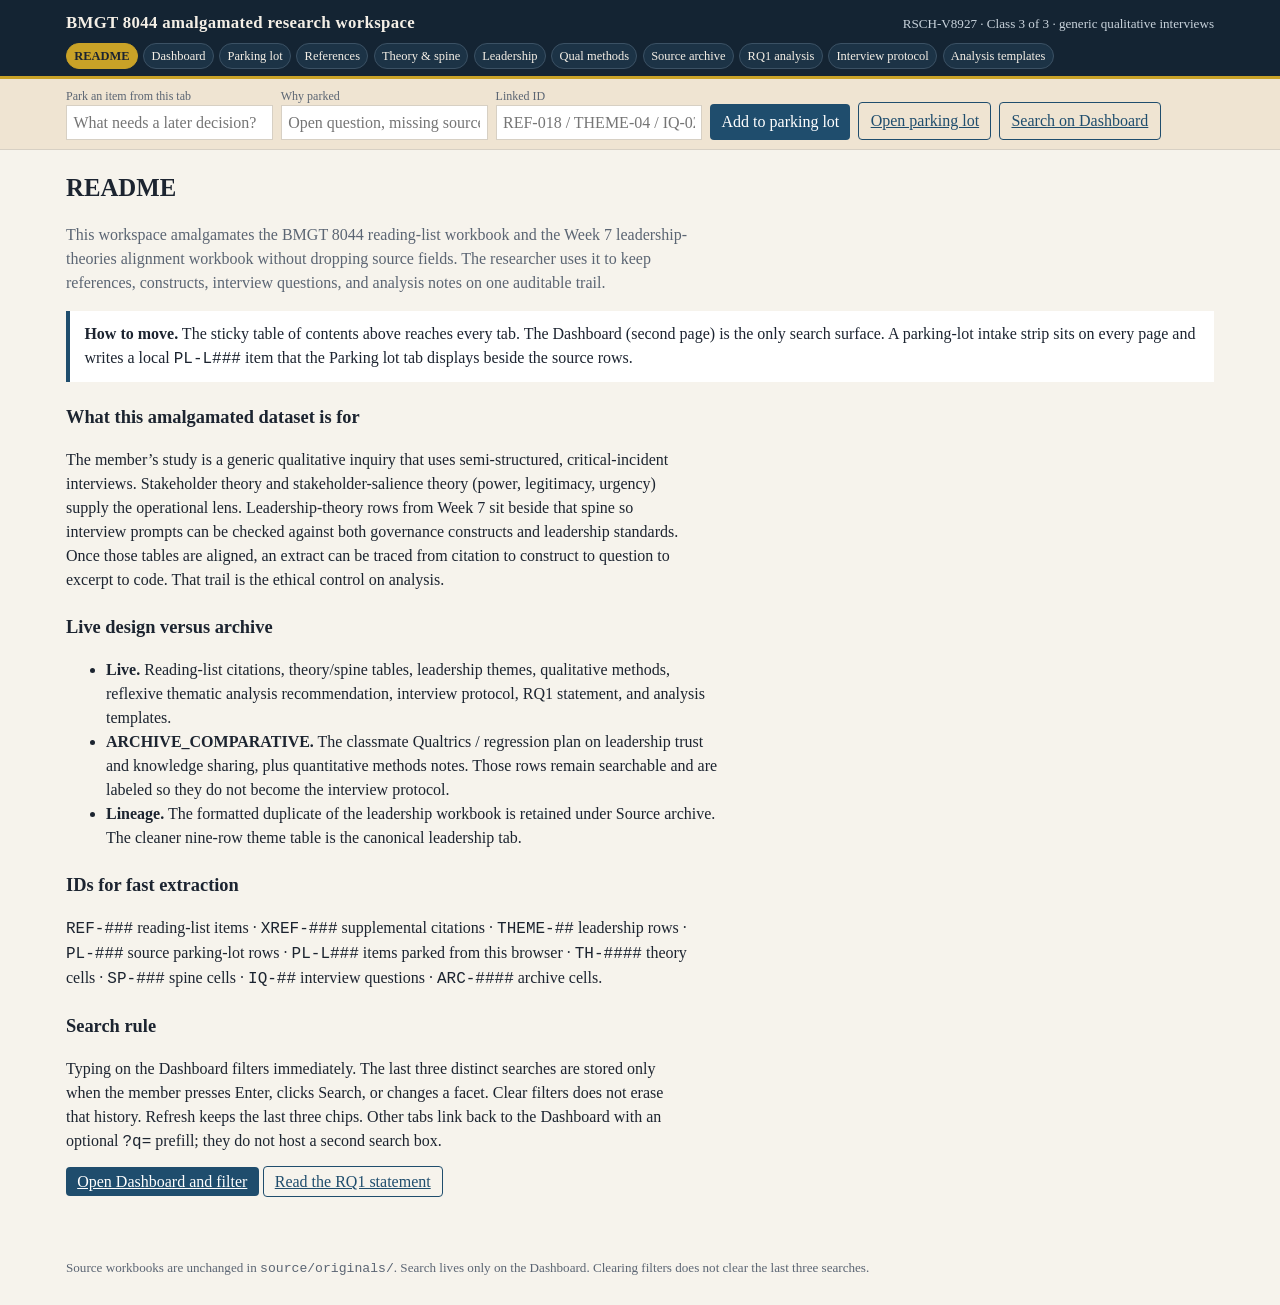
==== workspace-app/index.html @ d7fabe86 "Add amalgamated BMGT 8044 research workspace with dashboard search Preserve the reading-list and lea" ====
<!DOCTYPE html>
<html lang="en">
<head>
  <meta charset="utf-8">
  <meta name="viewport" content="width=device-width, initial-scale=1">
  <title>README · BMGT 8044 research workspace</title>
  <link rel="stylesheet" href="css/app.css">
</head>
<body data-page="00_README">
<main class="prose">
  <h2>README</h2>
  <p class="lede">This workspace amalgamates the BMGT 8044 reading-list workbook and the Week 7 leadership-theories alignment workbook without dropping source fields. The researcher uses it to keep references, constructs, interview questions, and analysis notes on one auditable trail.</p>

  <div class="callout">
    <strong>How to move.</strong> The sticky table of contents above reaches every tab. The Dashboard (second page) is the only search surface. A parking-lot intake strip sits on every page and writes a local <code>PL-L###</code> item that the Parking lot tab displays beside the source rows.
  </div>

  <h3>What this amalgamated dataset is for</h3>
  <p>The member’s study is a generic qualitative inquiry that uses semi-structured, critical-incident interviews. Stakeholder theory and stakeholder-salience theory (power, legitimacy, urgency) supply the operational lens. Leadership-theory rows from Week 7 sit beside that spine so interview prompts can be checked against both governance constructs and leadership standards. Once those tables are aligned, an extract can be traced from citation to construct to question to excerpt to code. That trail is the ethical control on analysis.</p>

  <h3>Live design versus archive</h3>
  <ul>
    <li><strong>Live.</strong> Reading-list citations, theory/spine tables, leadership themes, qualitative methods, reflexive thematic analysis recommendation, interview protocol, RQ1 statement, and analysis templates.</li>
    <li><strong>ARCHIVE_COMPARATIVE.</strong> The classmate Qualtrics / regression plan on leadership trust and knowledge sharing, plus quantitative methods notes. Those rows remain searchable and are labeled so they do not become the interview protocol.</li>
    <li><strong>Lineage.</strong> The formatted duplicate of the leadership workbook is retained under Source archive. The cleaner nine-row theme table is the canonical leadership tab.</li>
  </ul>

  <h3>IDs for fast extraction</h3>
  <p><code>REF-###</code> reading-list items · <code>XREF-###</code> supplemental citations · <code>THEME-##</code> leadership rows · <code>PL-###</code> source parking-lot rows · <code>PL-L###</code> items parked from this browser · <code>TH-####</code> theory cells · <code>SP-###</code> spine cells · <code>IQ-##</code> interview questions · <code>ARC-####</code> archive cells.</p>

  <h3>Search rule</h3>
  <p>Typing on the Dashboard filters immediately. The last three distinct searches are stored only when the member presses Enter, clicks Search, or changes a facet. Clear filters does not erase that history. Refresh keeps the last three chips. Other tabs link back to the Dashboard with an optional <code>?q=</code> prefill; they do not host a second search box.</p>

  <p><a class="btn" href="dashboard.html">Open Dashboard and filter</a>
     <a class="btn secondary" href="rq1.html">Read the RQ1 statement</a></p>
</main>
<script type="module" src="js/nav.js"></script>
</body>
</html>
---- workspace-app/css/app.css ----
:root {
  --ink: #1c2430;
  --muted: #5b6573;
  --paper: #f6f3ec;
  --card: #fffdf8;
  --line: #d7d0c4;
  --accent: #1f4d6d;
  --accent-2: #8a4b1f;
  --open: #8a3d12;
  --ok: #215c3a;
  --chip: #e8eef3;
  --focus: #c9a227;
  --max: 1180px;
  --nav: 52px;
}

* { box-sizing: border-box; }
html { scroll-behavior: smooth; }
body {
  margin: 0;
  font: 16px/1.5 "Iowan Old Style", "Palatino Linotype", Palatino, Georgia, serif;
  color: var(--ink);
  background: var(--paper);
}

a { color: var(--accent); }
a:hover { color: var(--accent-2); }

.site-header {
  position: sticky;
  top: 0;
  z-index: 20;
  background: #142433;
  color: #f4efe6;
  border-bottom: 3px solid var(--focus);
}
.site-header .inner {
  max-width: var(--max);
  margin: 0 auto;
  padding: 0.65rem 1rem 0.4rem;
}
.brand {
  display: flex;
  justify-content: space-between;
  gap: 1rem;
  align-items: baseline;
  flex-wrap: wrap;
}
.brand h1 {
  margin: 0;
  font-size: 1.05rem;
  letter-spacing: 0.02em;
}
.brand .meta { color: #c9d3dc; font-size: 0.82rem; }

.toc {
  display: flex;
  flex-wrap: wrap;
  gap: 0.35rem;
  margin-top: 0.45rem;
}
.toc a {
  color: #f4efe6;
  text-decoration: none;
  font-size: 0.78rem;
  border: 1px solid #3b5164;
  padding: 0.18rem 0.45rem;
  border-radius: 999px;
  background: #1c3346;
}
.toc a[aria-current="page"] {
  background: var(--focus);
  color: #1c2430;
  border-color: var(--focus);
  font-weight: 700;
}

.pl-strip {
  background: #efe4d2;
  border-bottom: 1px solid var(--line);
}
.pl-strip .inner {
  max-width: var(--max);
  margin: 0 auto;
  padding: 0.55rem 1rem;
  display: flex;
  flex-wrap: wrap;
  gap: 0.5rem;
  align-items: end;
}
.pl-strip label { font-size: 0.75rem; color: var(--muted); display: block; }
.pl-strip input, .pl-strip select, .filter-panel input, .filter-panel select, textarea, button {
  font: inherit;
}
.pl-strip input, .pl-strip select {
  padding: 0.28rem 0.4rem;
  border: 1px solid var(--line);
  background: #fff;
  min-width: 10rem;
}
button, .btn {
  background: var(--accent);
  color: #fff;
  border: 0;
  padding: 0.38rem 0.7rem;
  cursor: pointer;
  border-radius: 4px;
}
button.secondary, .btn.secondary {
  background: transparent;
  color: var(--accent);
  border: 1px solid var(--accent);
}
button:focus, input:focus, select:focus, textarea:focus, a:focus {
  outline: 2px solid var(--focus);
  outline-offset: 2px;
}

main {
  max-width: var(--max);
  margin: 0 auto;
  padding: 1.2rem 1rem 3rem;
}
h2 { margin: 0 0 0.4rem; font-size: 1.55rem; }
h3 { margin: 1.4rem 0 0.45rem; font-size: 1.15rem; }
.lede { color: var(--muted); max-width: 70ch; }

.cards {
  display: grid;
  grid-template-columns: repeat(auto-fit, minmax(150px, 1fr));
  gap: 0.7rem;
  margin: 1rem 0 1.2rem;
}
.card {
  background: var(--card);
  border: 1px solid var(--line);
  padding: 0.75rem 0.8rem;
  border-radius: 6px;
}
.card .n { font-size: 1.6rem; font-weight: 700; color: var(--accent); display: block; }
.card .l { font-size: 0.8rem; color: var(--muted); }

.filter-panel {
  background: var(--card);
  border: 1px solid var(--line);
  padding: 0.9rem;
  border-radius: 8px;
}
.filter-row {
  display: grid;
  grid-template-columns: 1.6fr repeat(4, minmax(0, 1fr));
  gap: 0.5rem;
}
.filter-row input, .filter-row select {
  width: 100%;
  padding: 0.45rem 0.5rem;
  border: 1px solid var(--line);
  background: #fff;
}
.filter-actions {
  display: flex;
  flex-wrap: wrap;
  gap: 0.5rem;
  align-items: center;
  margin-top: 0.65rem;
}
.chips { display: flex; flex-wrap: wrap; gap: 0.4rem; min-height: 2rem; }
.chip {
  border: 1px solid var(--accent);
  background: var(--chip);
  color: var(--ink);
  border-radius: 999px;
  padding: 0.2rem 0.65rem;
  font-size: 0.82rem;
  cursor: pointer;
}
.chip time { color: var(--muted); font-size: 0.72rem; margin-left: 0.3rem; }
.empty-chips { color: var(--muted); font-size: 0.85rem; }

.results-meta { margin: 0.7rem 0 0.35rem; color: var(--muted); font-size: 0.9rem; }
table {
  width: 100%;
  border-collapse: collapse;
  background: var(--card);
  font-size: 0.92rem;
}
th, td {
  border-bottom: 1px solid var(--line);
  text-align: left;
  vertical-align: top;
  padding: 0.45rem 0.5rem;
}
th { background: #ebe4d6; font-size: 0.78rem; text-transform: uppercase; letter-spacing: 0.03em; }
tr:hover td { background: #f3eee4; }
.badge {
  display: inline-block;
  font-size: 0.72rem;
  padding: 0.08rem 0.4rem;
  border-radius: 999px;
  background: #e6edf2;
}
.badge.open, .badge.unaligned { background: #f3d7c6; color: var(--open); }
.badge.resolved, .badge.aligned { background: #d7eadc; color: var(--ok); }
.badge.archive { background: #eee6c8; }

.note, .callout {
  background: #fff;
  border-left: 4px solid var(--accent);
  padding: 0.7rem 0.9rem;
  margin: 1rem 0;
}
.callout.warn { border-left-color: var(--accent-2); background: #fff7ee; }
.callout.ok { border-left-color: var(--ok); }

.prose p { max-width: 78ch; }
.prose li { max-width: 78ch; }

.templates textarea {
  width: 100%;
  min-height: 4.2rem;
  border: 1px dashed var(--line);
  padding: 0.4rem;
  background: #fffef9;
}

footer {
  max-width: var(--max);
  margin: 0 auto;
  padding: 0 1rem 2rem;
  color: var(--muted);
  font-size: 0.82rem;
}

@media (max-width: 900px) {
  .filter-row { grid-template-columns: 1fr 1fr; }
}
@media (max-width: 640px) {
  .filter-row { grid-template-columns: 1fr; }
  table { display: block; overflow-x: auto; }
}
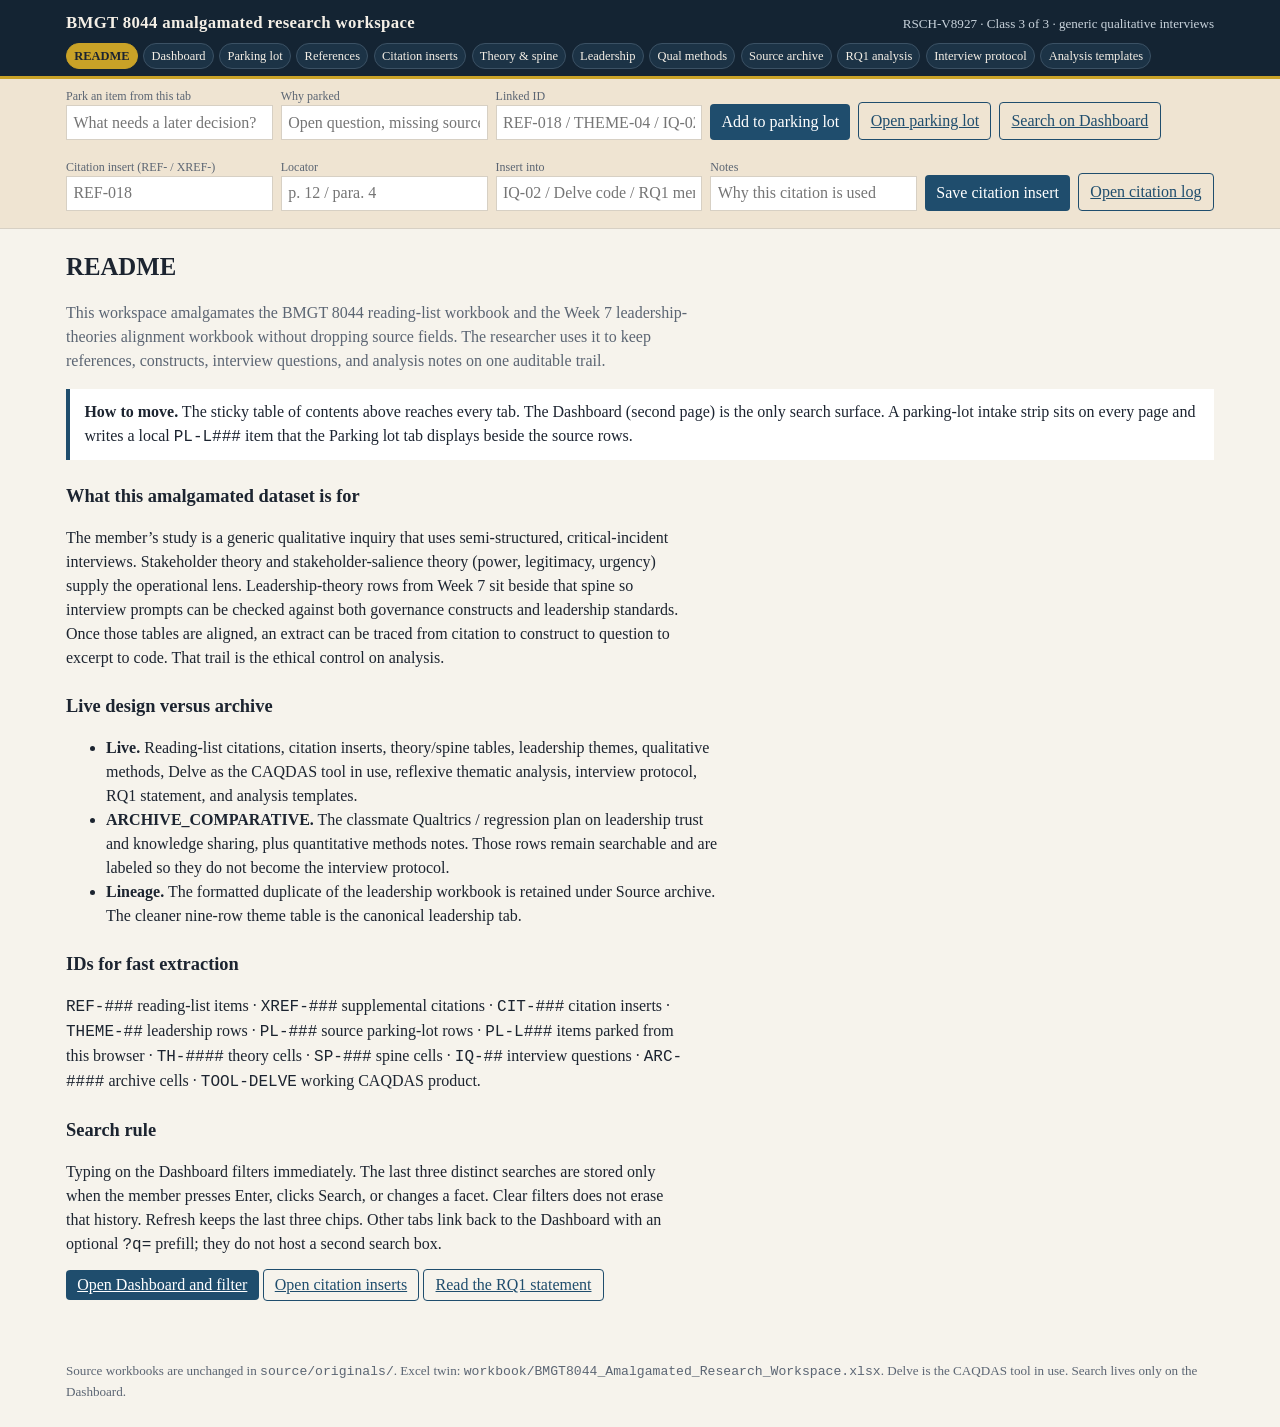
==== commit 74ab2b4a: "Add Delve as the working CAQDAS tool and citation insert fields Name Delve as the product in use and" ====
--- a/workspace-app/index.html
+++ b/workspace-app/index.html
@@ -20,18 +20,19 @@
 
   <h3>Live design versus archive</h3>
   <ul>
-    <li><strong>Live.</strong> Reading-list citations, theory/spine tables, leadership themes, qualitative methods, reflexive thematic analysis recommendation, interview protocol, RQ1 statement, and analysis templates.</li>
+    <li><strong>Live.</strong> Reading-list citations, citation inserts, theory/spine tables, leadership themes, qualitative methods, Delve as the CAQDAS tool in use, reflexive thematic analysis, interview protocol, RQ1 statement, and analysis templates.</li>
     <li><strong>ARCHIVE_COMPARATIVE.</strong> The classmate Qualtrics / regression plan on leadership trust and knowledge sharing, plus quantitative methods notes. Those rows remain searchable and are labeled so they do not become the interview protocol.</li>
     <li><strong>Lineage.</strong> The formatted duplicate of the leadership workbook is retained under Source archive. The cleaner nine-row theme table is the canonical leadership tab.</li>
   </ul>
 
   <h3>IDs for fast extraction</h3>
-  <p><code>REF-###</code> reading-list items · <code>XREF-###</code> supplemental citations · <code>THEME-##</code> leadership rows · <code>PL-###</code> source parking-lot rows · <code>PL-L###</code> items parked from this browser · <code>TH-####</code> theory cells · <code>SP-###</code> spine cells · <code>IQ-##</code> interview questions · <code>ARC-####</code> archive cells.</p>
+  <p><code>REF-###</code> reading-list items · <code>XREF-###</code> supplemental citations · <code>CIT-###</code> citation inserts · <code>THEME-##</code> leadership rows · <code>PL-###</code> source parking-lot rows · <code>PL-L###</code> items parked from this browser · <code>TH-####</code> theory cells · <code>SP-###</code> spine cells · <code>IQ-##</code> interview questions · <code>ARC-####</code> archive cells · <code>TOOL-DELVE</code> working CAQDAS product.</p>
 
   <h3>Search rule</h3>
   <p>Typing on the Dashboard filters immediately. The last three distinct searches are stored only when the member presses Enter, clicks Search, or changes a facet. Clear filters does not erase that history. Refresh keeps the last three chips. Other tabs link back to the Dashboard with an optional <code>?q=</code> prefill; they do not host a second search box.</p>
 
   <p><a class="btn" href="dashboard.html">Open Dashboard and filter</a>
+     <a class="btn secondary" href="citations.html">Open citation inserts</a>
      <a class="btn secondary" href="rq1.html">Read the RQ1 statement</a></p>
 </main>
 <script type="module" src="js/nav.js"></script>
--- a/workspace-app/css/app.css
+++ b/workspace-app/css/app.css
@@ -215,13 +215,14 @@
 .prose p { max-width: 78ch; }
 .prose li { max-width: 78ch; }
 
-.templates textarea {
+.templates textarea, textarea.cite-out {
   width: 100%;
   min-height: 4.2rem;
   border: 1px dashed var(--line);
   padding: 0.4rem;
   background: #fffef9;
 }
+textarea.cite-out { min-height: 3.2rem; }
 
 footer {
   max-width: var(--max);
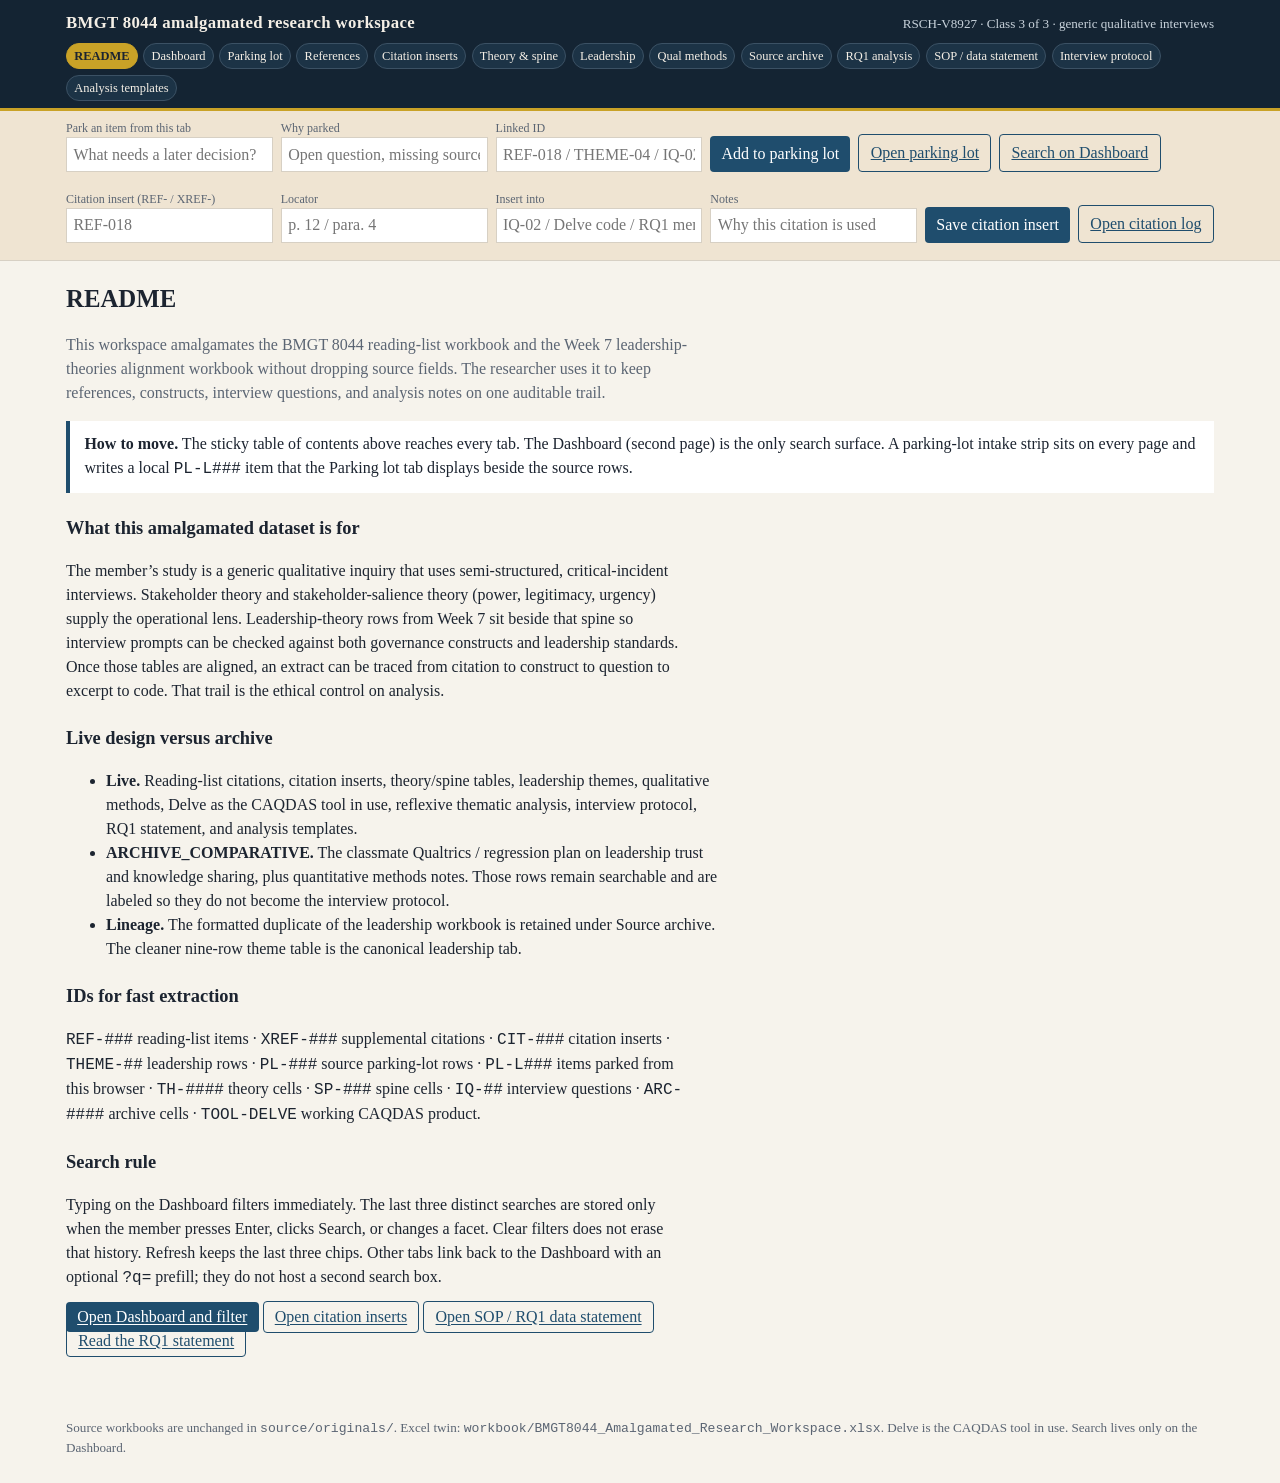
==== commit 245da3dc: "Add RQ1 SOP, APA 7 data statement, and key-wording abstract Give a plain-language 12-step procedure," ====
--- a/workspace-app/index.html
+++ b/workspace-app/index.html
@@ -33,6 +33,7 @@
 
   <p><a class="btn" href="dashboard.html">Open Dashboard and filter</a>
      <a class="btn secondary" href="citations.html">Open citation inserts</a>
+     <a class="btn secondary" href="sop.html">Open SOP / RQ1 data statement</a>
      <a class="btn secondary" href="rq1.html">Read the RQ1 statement</a></p>
 </main>
 <script type="module" src="js/nav.js"></script>
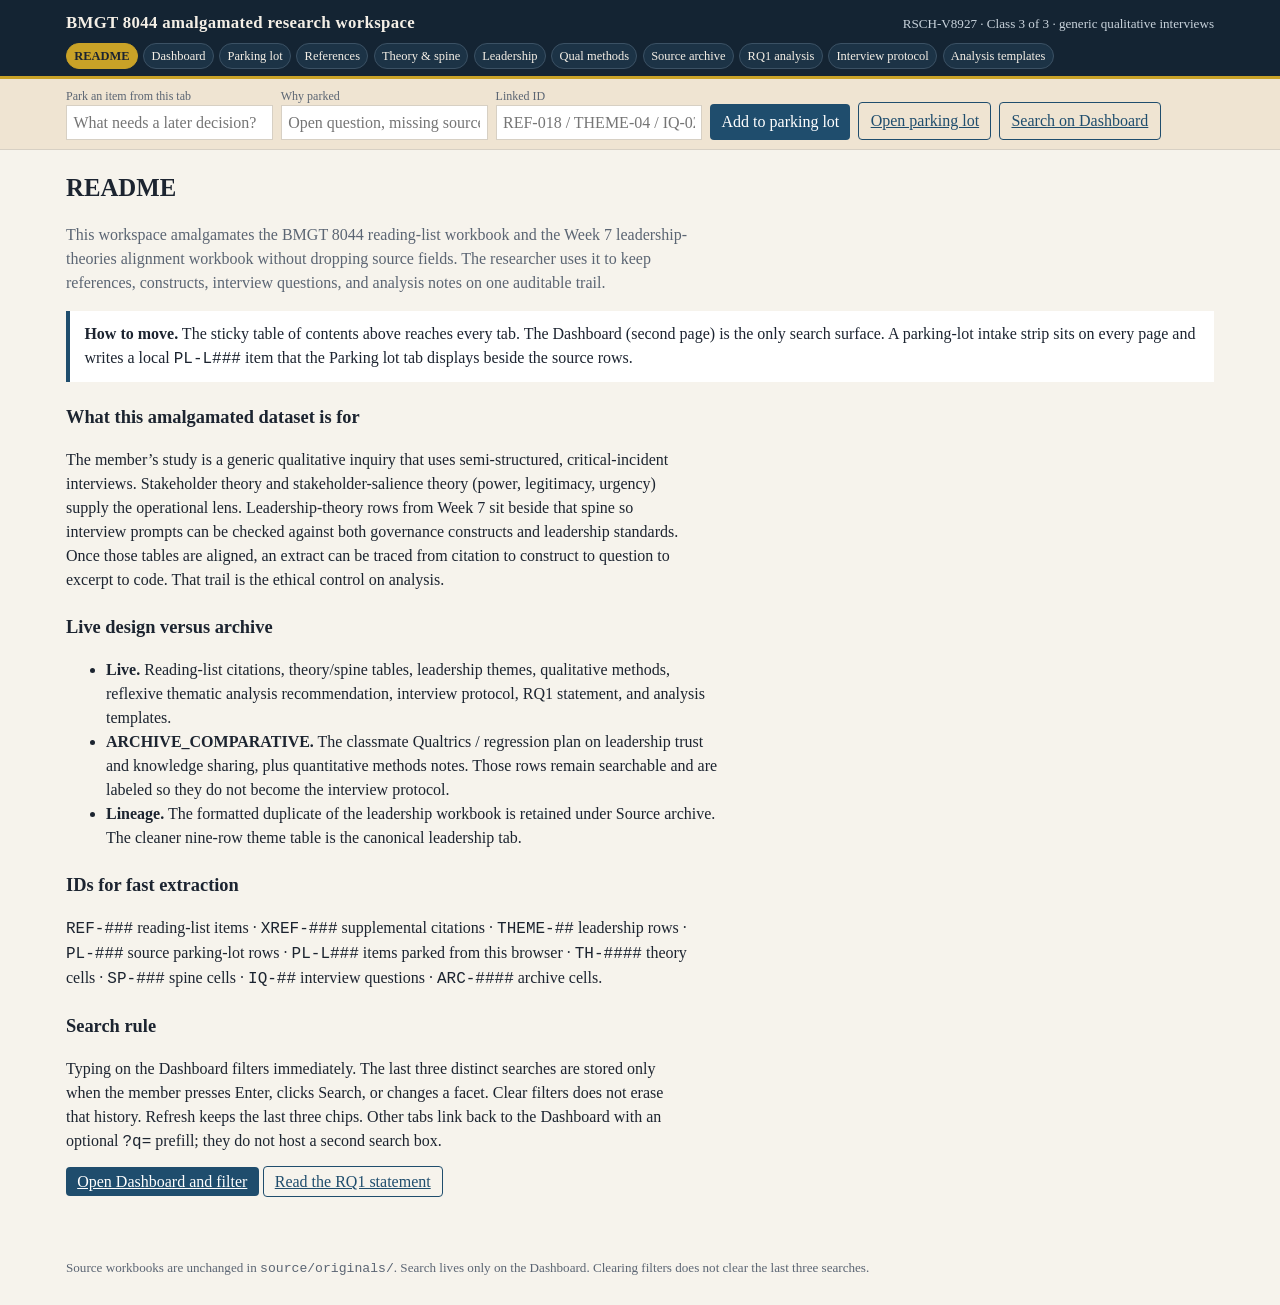
==== commit 20b787e8: "Merge origin/BMGT-8044_ into interview-guide branch; resolve README/docs conflicts. Union README poi" ====
--- a/workspace-app/index.html
+++ b/workspace-app/index.html
@@ -20,20 +20,18 @@
 
   <h3>Live design versus archive</h3>
   <ul>
-    <li><strong>Live.</strong> Reading-list citations, citation inserts, theory/spine tables, leadership themes, qualitative methods, Delve as the CAQDAS tool in use, reflexive thematic analysis, interview protocol, RQ1 statement, and analysis templates.</li>
+    <li><strong>Live.</strong> Reading-list citations, theory/spine tables, leadership themes, qualitative methods, reflexive thematic analysis recommendation, interview protocol, RQ1 statement, and analysis templates.</li>
     <li><strong>ARCHIVE_COMPARATIVE.</strong> The classmate Qualtrics / regression plan on leadership trust and knowledge sharing, plus quantitative methods notes. Those rows remain searchable and are labeled so they do not become the interview protocol.</li>
     <li><strong>Lineage.</strong> The formatted duplicate of the leadership workbook is retained under Source archive. The cleaner nine-row theme table is the canonical leadership tab.</li>
   </ul>
 
   <h3>IDs for fast extraction</h3>
-  <p><code>REF-###</code> reading-list items · <code>XREF-###</code> supplemental citations · <code>CIT-###</code> citation inserts · <code>THEME-##</code> leadership rows · <code>PL-###</code> source parking-lot rows · <code>PL-L###</code> items parked from this browser · <code>TH-####</code> theory cells · <code>SP-###</code> spine cells · <code>IQ-##</code> interview questions · <code>ARC-####</code> archive cells · <code>TOOL-DELVE</code> working CAQDAS product.</p>
+  <p><code>REF-###</code> reading-list items · <code>XREF-###</code> supplemental citations · <code>THEME-##</code> leadership rows · <code>PL-###</code> source parking-lot rows · <code>PL-L###</code> items parked from this browser · <code>TH-####</code> theory cells · <code>SP-###</code> spine cells · <code>IQ-##</code> interview questions · <code>ARC-####</code> archive cells.</p>
 
   <h3>Search rule</h3>
   <p>Typing on the Dashboard filters immediately. The last three distinct searches are stored only when the member presses Enter, clicks Search, or changes a facet. Clear filters does not erase that history. Refresh keeps the last three chips. Other tabs link back to the Dashboard with an optional <code>?q=</code> prefill; they do not host a second search box.</p>
 
   <p><a class="btn" href="dashboard.html">Open Dashboard and filter</a>
-     <a class="btn secondary" href="citations.html">Open citation inserts</a>
-     <a class="btn secondary" href="sop.html">Open SOP / RQ1 data statement</a>
      <a class="btn secondary" href="rq1.html">Read the RQ1 statement</a></p>
 </main>
 <script type="module" src="js/nav.js"></script>
--- a/workspace-app/css/app.css
+++ b/workspace-app/css/app.css
@@ -215,14 +215,13 @@
 .prose p { max-width: 78ch; }
 .prose li { max-width: 78ch; }
 
-.templates textarea, textarea.cite-out {
+.templates textarea {
   width: 100%;
   min-height: 4.2rem;
   border: 1px dashed var(--line);
   padding: 0.4rem;
   background: #fffef9;
 }
-textarea.cite-out { min-height: 3.2rem; }
 
 footer {
   max-width: var(--max);
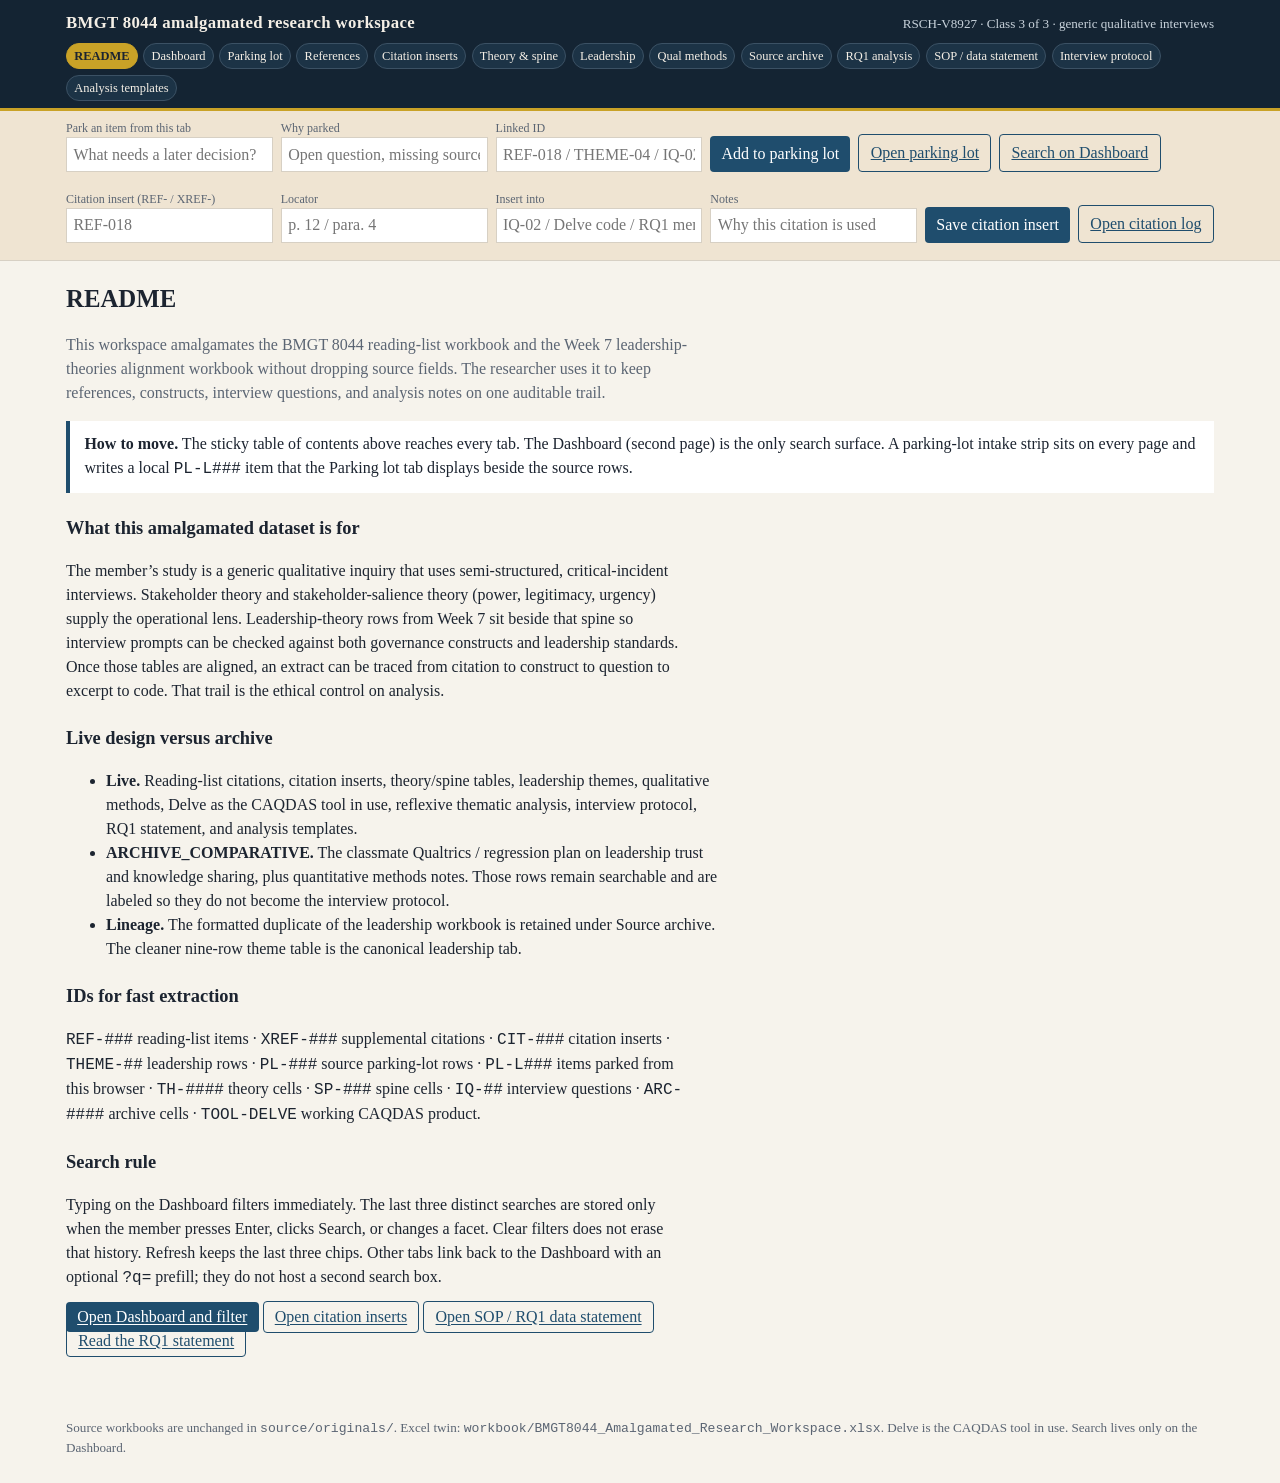
==== commit fb39f473: "Merge 245da3dc0412cd683f0ff7c7af95bd91be2ecd77 into cf0ea67dd5b279dac888c9cf2f761c3ec2b9c348" ====
--- a/workspace-app/index.html
+++ b/workspace-app/index.html
@@ -20,18 +20,20 @@
 
   <h3>Live design versus archive</h3>
   <ul>
-    <li><strong>Live.</strong> Reading-list citations, theory/spine tables, leadership themes, qualitative methods, reflexive thematic analysis recommendation, interview protocol, RQ1 statement, and analysis templates.</li>
+    <li><strong>Live.</strong> Reading-list citations, citation inserts, theory/spine tables, leadership themes, qualitative methods, Delve as the CAQDAS tool in use, reflexive thematic analysis, interview protocol, RQ1 statement, and analysis templates.</li>
     <li><strong>ARCHIVE_COMPARATIVE.</strong> The classmate Qualtrics / regression plan on leadership trust and knowledge sharing, plus quantitative methods notes. Those rows remain searchable and are labeled so they do not become the interview protocol.</li>
     <li><strong>Lineage.</strong> The formatted duplicate of the leadership workbook is retained under Source archive. The cleaner nine-row theme table is the canonical leadership tab.</li>
   </ul>
 
   <h3>IDs for fast extraction</h3>
-  <p><code>REF-###</code> reading-list items · <code>XREF-###</code> supplemental citations · <code>THEME-##</code> leadership rows · <code>PL-###</code> source parking-lot rows · <code>PL-L###</code> items parked from this browser · <code>TH-####</code> theory cells · <code>SP-###</code> spine cells · <code>IQ-##</code> interview questions · <code>ARC-####</code> archive cells.</p>
+  <p><code>REF-###</code> reading-list items · <code>XREF-###</code> supplemental citations · <code>CIT-###</code> citation inserts · <code>THEME-##</code> leadership rows · <code>PL-###</code> source parking-lot rows · <code>PL-L###</code> items parked from this browser · <code>TH-####</code> theory cells · <code>SP-###</code> spine cells · <code>IQ-##</code> interview questions · <code>ARC-####</code> archive cells · <code>TOOL-DELVE</code> working CAQDAS product.</p>
 
   <h3>Search rule</h3>
   <p>Typing on the Dashboard filters immediately. The last three distinct searches are stored only when the member presses Enter, clicks Search, or changes a facet. Clear filters does not erase that history. Refresh keeps the last three chips. Other tabs link back to the Dashboard with an optional <code>?q=</code> prefill; they do not host a second search box.</p>
 
   <p><a class="btn" href="dashboard.html">Open Dashboard and filter</a>
+     <a class="btn secondary" href="citations.html">Open citation inserts</a>
+     <a class="btn secondary" href="sop.html">Open SOP / RQ1 data statement</a>
      <a class="btn secondary" href="rq1.html">Read the RQ1 statement</a></p>
 </main>
 <script type="module" src="js/nav.js"></script>
--- a/workspace-app/css/app.css
+++ b/workspace-app/css/app.css
@@ -215,13 +215,14 @@
 .prose p { max-width: 78ch; }
 .prose li { max-width: 78ch; }
 
-.templates textarea {
+.templates textarea, textarea.cite-out {
   width: 100%;
   min-height: 4.2rem;
   border: 1px dashed var(--line);
   padding: 0.4rem;
   background: #fffef9;
 }
+textarea.cite-out { min-height: 3.2rem; }
 
 footer {
   max-width: var(--max);
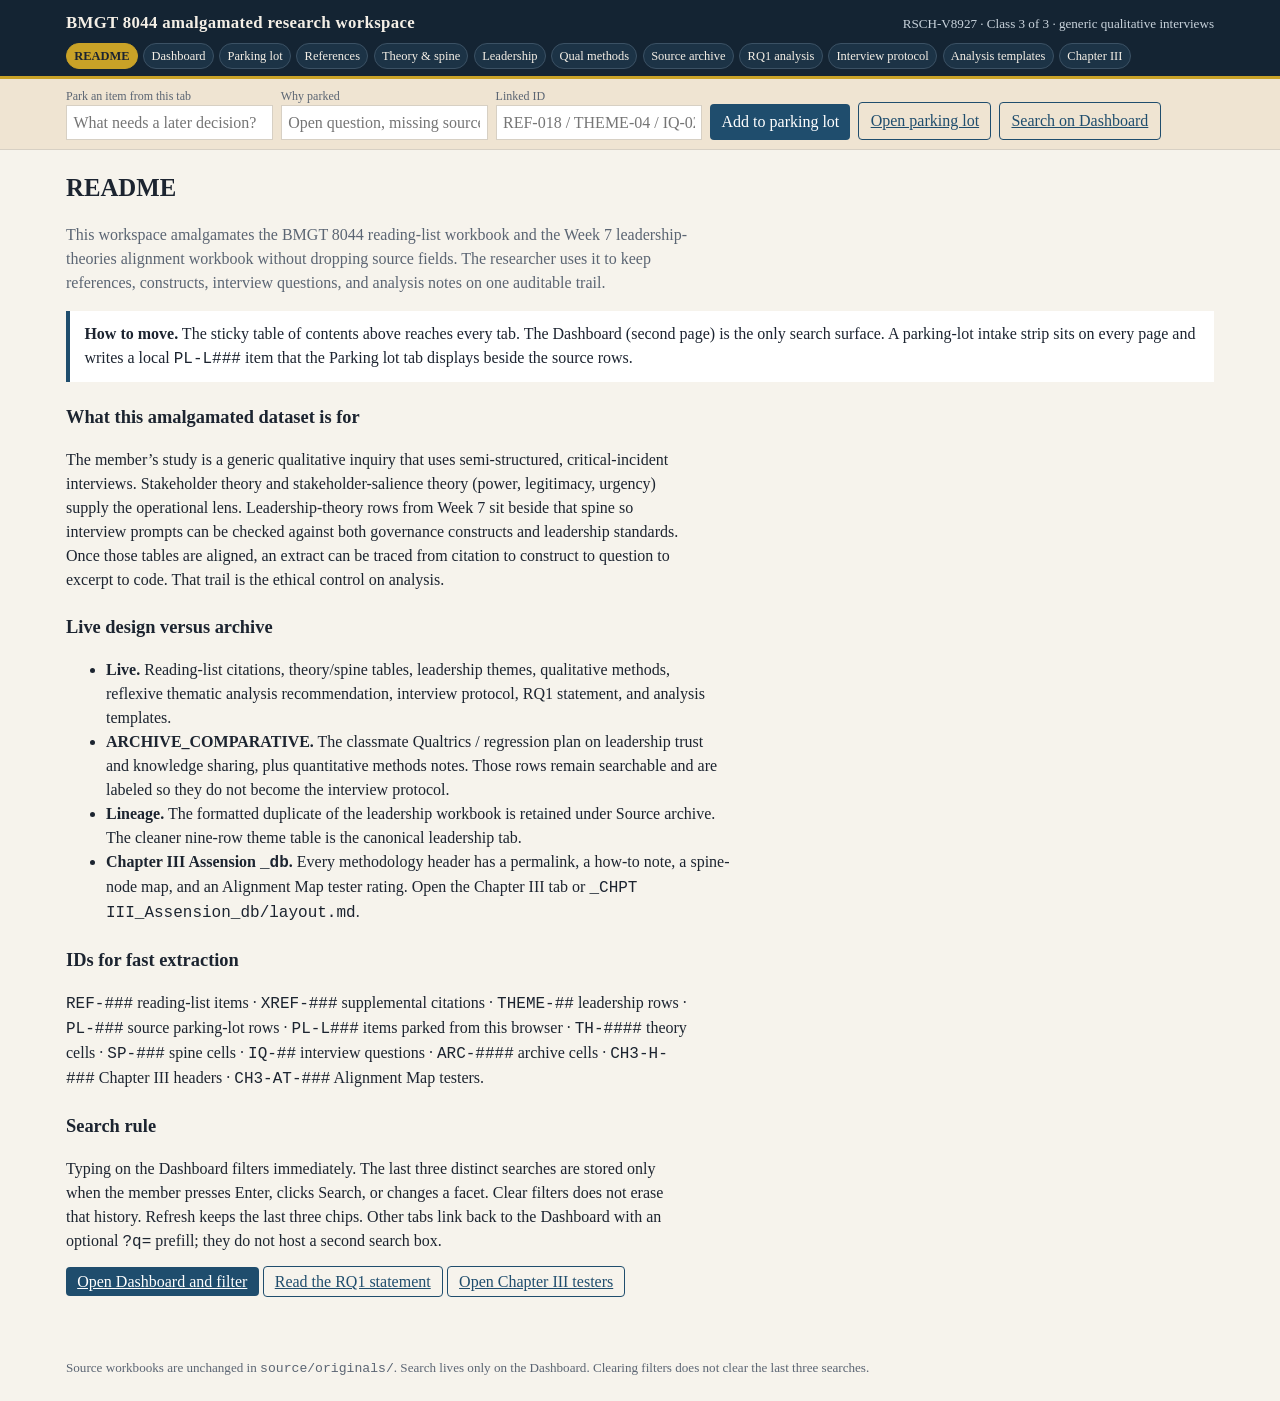
==== commit 4c668752: "Add Chapter III Assension _db with header links and alignment testers Create a working database nest" ====
--- a/workspace-app/index.html
+++ b/workspace-app/index.html
@@ -20,21 +20,21 @@
 
   <h3>Live design versus archive</h3>
   <ul>
-    <li><strong>Live.</strong> Reading-list citations, citation inserts, theory/spine tables, leadership themes, qualitative methods, Delve as the CAQDAS tool in use, reflexive thematic analysis, interview protocol, RQ1 statement, and analysis templates.</li>
+    <li><strong>Live.</strong> Reading-list citations, theory/spine tables, leadership themes, qualitative methods, reflexive thematic analysis recommendation, interview protocol, RQ1 statement, and analysis templates.</li>
     <li><strong>ARCHIVE_COMPARATIVE.</strong> The classmate Qualtrics / regression plan on leadership trust and knowledge sharing, plus quantitative methods notes. Those rows remain searchable and are labeled so they do not become the interview protocol.</li>
     <li><strong>Lineage.</strong> The formatted duplicate of the leadership workbook is retained under Source archive. The cleaner nine-row theme table is the canonical leadership tab.</li>
+    <li><strong>Chapter III Assension <code>_db</code>.</strong> Every methodology header has a permalink, a how-to note, a spine-node map, and an Alignment Map tester rating. Open the Chapter III tab or <code>_CHPT III_Assension_db/layout.md</code>.</li>
   </ul>
 
   <h3>IDs for fast extraction</h3>
-  <p><code>REF-###</code> reading-list items · <code>XREF-###</code> supplemental citations · <code>CIT-###</code> citation inserts · <code>THEME-##</code> leadership rows · <code>PL-###</code> source parking-lot rows · <code>PL-L###</code> items parked from this browser · <code>TH-####</code> theory cells · <code>SP-###</code> spine cells · <code>IQ-##</code> interview questions · <code>ARC-####</code> archive cells · <code>TOOL-DELVE</code> working CAQDAS product.</p>
+  <p><code>REF-###</code> reading-list items · <code>XREF-###</code> supplemental citations · <code>THEME-##</code> leadership rows · <code>PL-###</code> source parking-lot rows · <code>PL-L###</code> items parked from this browser · <code>TH-####</code> theory cells · <code>SP-###</code> spine cells · <code>IQ-##</code> interview questions · <code>ARC-####</code> archive cells · <code>CH3-H-###</code> Chapter III headers · <code>CH3-AT-###</code> Alignment Map testers.</p>
 
   <h3>Search rule</h3>
   <p>Typing on the Dashboard filters immediately. The last three distinct searches are stored only when the member presses Enter, clicks Search, or changes a facet. Clear filters does not erase that history. Refresh keeps the last three chips. Other tabs link back to the Dashboard with an optional <code>?q=</code> prefill; they do not host a second search box.</p>
 
   <p><a class="btn" href="dashboard.html">Open Dashboard and filter</a>
-     <a class="btn secondary" href="citations.html">Open citation inserts</a>
-     <a class="btn secondary" href="sop.html">Open SOP / RQ1 data statement</a>
-     <a class="btn secondary" href="rq1.html">Read the RQ1 statement</a></p>
+     <a class="btn secondary" href="rq1.html">Read the RQ1 statement</a>
+     <a class="btn secondary" href="chapter-iii.html">Open Chapter III testers</a></p>
 </main>
 <script type="module" src="js/nav.js"></script>
 </body>
--- a/workspace-app/css/app.css
+++ b/workspace-app/css/app.css
@@ -199,8 +199,8 @@
   border-radius: 999px;
   background: #e6edf2;
 }
-.badge.open, .badge.unaligned { background: #f3d7c6; color: var(--open); }
-.badge.resolved, .badge.aligned { background: #d7eadc; color: var(--ok); }
+.badge.open, .badge.unaligned, .badge.weak, .badge.partial { background: #f3d7c6; color: var(--open); }
+.badge.resolved, .badge.aligned, .badge.strong { background: #d7eadc; color: var(--ok); }
 .badge.archive { background: #eee6c8; }
 
 .note, .callout {
@@ -215,14 +215,13 @@
 .prose p { max-width: 78ch; }
 .prose li { max-width: 78ch; }
 
-.templates textarea, textarea.cite-out {
+.templates textarea {
   width: 100%;
   min-height: 4.2rem;
   border: 1px dashed var(--line);
   padding: 0.4rem;
   background: #fffef9;
 }
-textarea.cite-out { min-height: 3.2rem; }
 
 footer {
   max-width: var(--max);
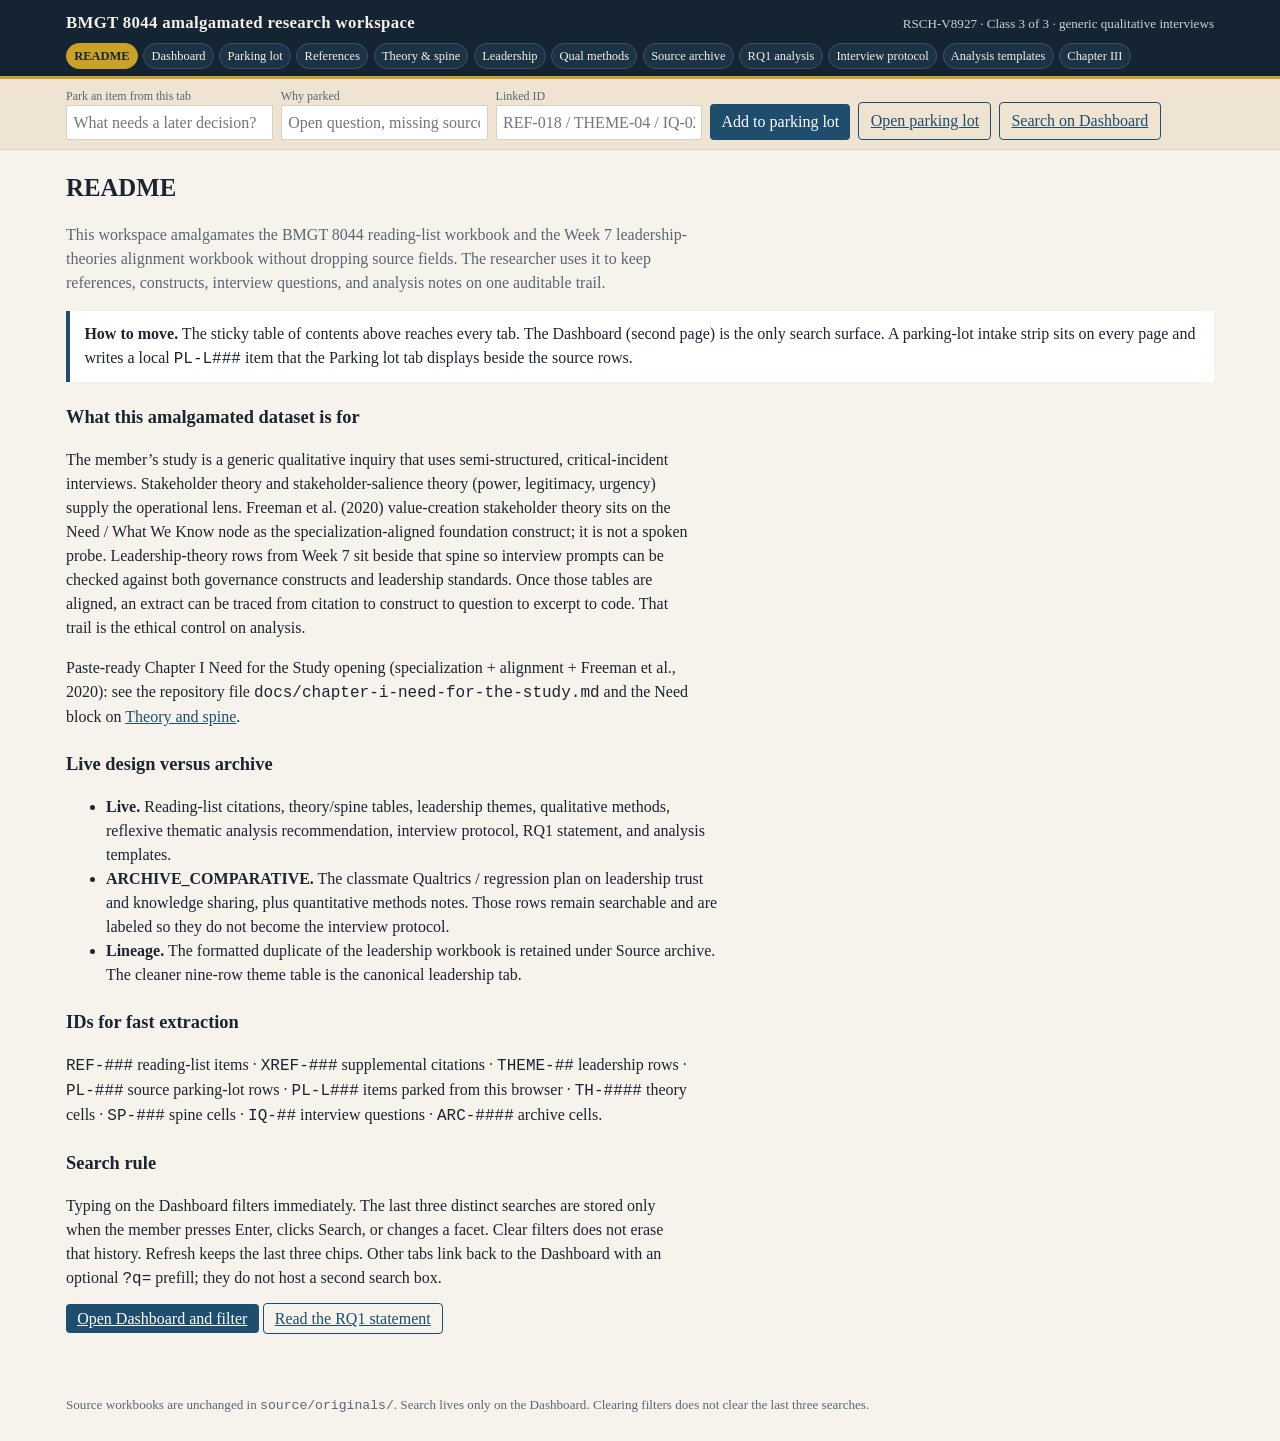
==== commit 0a5a9b38: "Add Chapter I Need for the Study opening with ITM alignment and Freeman et al. 2020 Paste-ready Need" ====
--- a/workspace-app/index.html
+++ b/workspace-app/index.html
@@ -16,25 +16,24 @@
   </div>
 
   <h3>What this amalgamated dataset is for</h3>
-  <p>The member’s study is a generic qualitative inquiry that uses semi-structured, critical-incident interviews. Stakeholder theory and stakeholder-salience theory (power, legitimacy, urgency) supply the operational lens. Leadership-theory rows from Week 7 sit beside that spine so interview prompts can be checked against both governance constructs and leadership standards. Once those tables are aligned, an extract can be traced from citation to construct to question to excerpt to code. That trail is the ethical control on analysis.</p>
+  <p>The member’s study is a generic qualitative inquiry that uses semi-structured, critical-incident interviews. Stakeholder theory and stakeholder-salience theory (power, legitimacy, urgency) supply the operational lens. Freeman et al. (2020) value-creation stakeholder theory sits on the Need / What We Know node as the specialization-aligned foundation construct; it is not a spoken probe. Leadership-theory rows from Week 7 sit beside that spine so interview prompts can be checked against both governance constructs and leadership standards. Once those tables are aligned, an extract can be traced from citation to construct to question to excerpt to code. That trail is the ethical control on analysis.</p>
+  <p>Paste-ready Chapter I Need for the Study opening (specialization + alignment + Freeman et al., 2020): see the repository file <code>docs/chapter-i-need-for-the-study.md</code> and the Need block on <a href="theory-spine.html">Theory and spine</a>.</p>
 
   <h3>Live design versus archive</h3>
   <ul>
     <li><strong>Live.</strong> Reading-list citations, theory/spine tables, leadership themes, qualitative methods, reflexive thematic analysis recommendation, interview protocol, RQ1 statement, and analysis templates.</li>
     <li><strong>ARCHIVE_COMPARATIVE.</strong> The classmate Qualtrics / regression plan on leadership trust and knowledge sharing, plus quantitative methods notes. Those rows remain searchable and are labeled so they do not become the interview protocol.</li>
     <li><strong>Lineage.</strong> The formatted duplicate of the leadership workbook is retained under Source archive. The cleaner nine-row theme table is the canonical leadership tab.</li>
-    <li><strong>Chapter III Assension <code>_db</code>.</strong> Every methodology header has a permalink, a how-to note, a spine-node map, and an Alignment Map tester rating. Open the Chapter III tab or <code>_CHPT III_Assension_db/layout.md</code>.</li>
   </ul>
 
   <h3>IDs for fast extraction</h3>
-  <p><code>REF-###</code> reading-list items · <code>XREF-###</code> supplemental citations · <code>THEME-##</code> leadership rows · <code>PL-###</code> source parking-lot rows · <code>PL-L###</code> items parked from this browser · <code>TH-####</code> theory cells · <code>SP-###</code> spine cells · <code>IQ-##</code> interview questions · <code>ARC-####</code> archive cells · <code>CH3-H-###</code> Chapter III headers · <code>CH3-AT-###</code> Alignment Map testers.</p>
+  <p><code>REF-###</code> reading-list items · <code>XREF-###</code> supplemental citations · <code>THEME-##</code> leadership rows · <code>PL-###</code> source parking-lot rows · <code>PL-L###</code> items parked from this browser · <code>TH-####</code> theory cells · <code>SP-###</code> spine cells · <code>IQ-##</code> interview questions · <code>ARC-####</code> archive cells.</p>
 
   <h3>Search rule</h3>
   <p>Typing on the Dashboard filters immediately. The last three distinct searches are stored only when the member presses Enter, clicks Search, or changes a facet. Clear filters does not erase that history. Refresh keeps the last three chips. Other tabs link back to the Dashboard with an optional <code>?q=</code> prefill; they do not host a second search box.</p>
 
   <p><a class="btn" href="dashboard.html">Open Dashboard and filter</a>
-     <a class="btn secondary" href="rq1.html">Read the RQ1 statement</a>
-     <a class="btn secondary" href="chapter-iii.html">Open Chapter III testers</a></p>
+     <a class="btn secondary" href="rq1.html">Read the RQ1 statement</a></p>
 </main>
 <script type="module" src="js/nav.js"></script>
 </body>
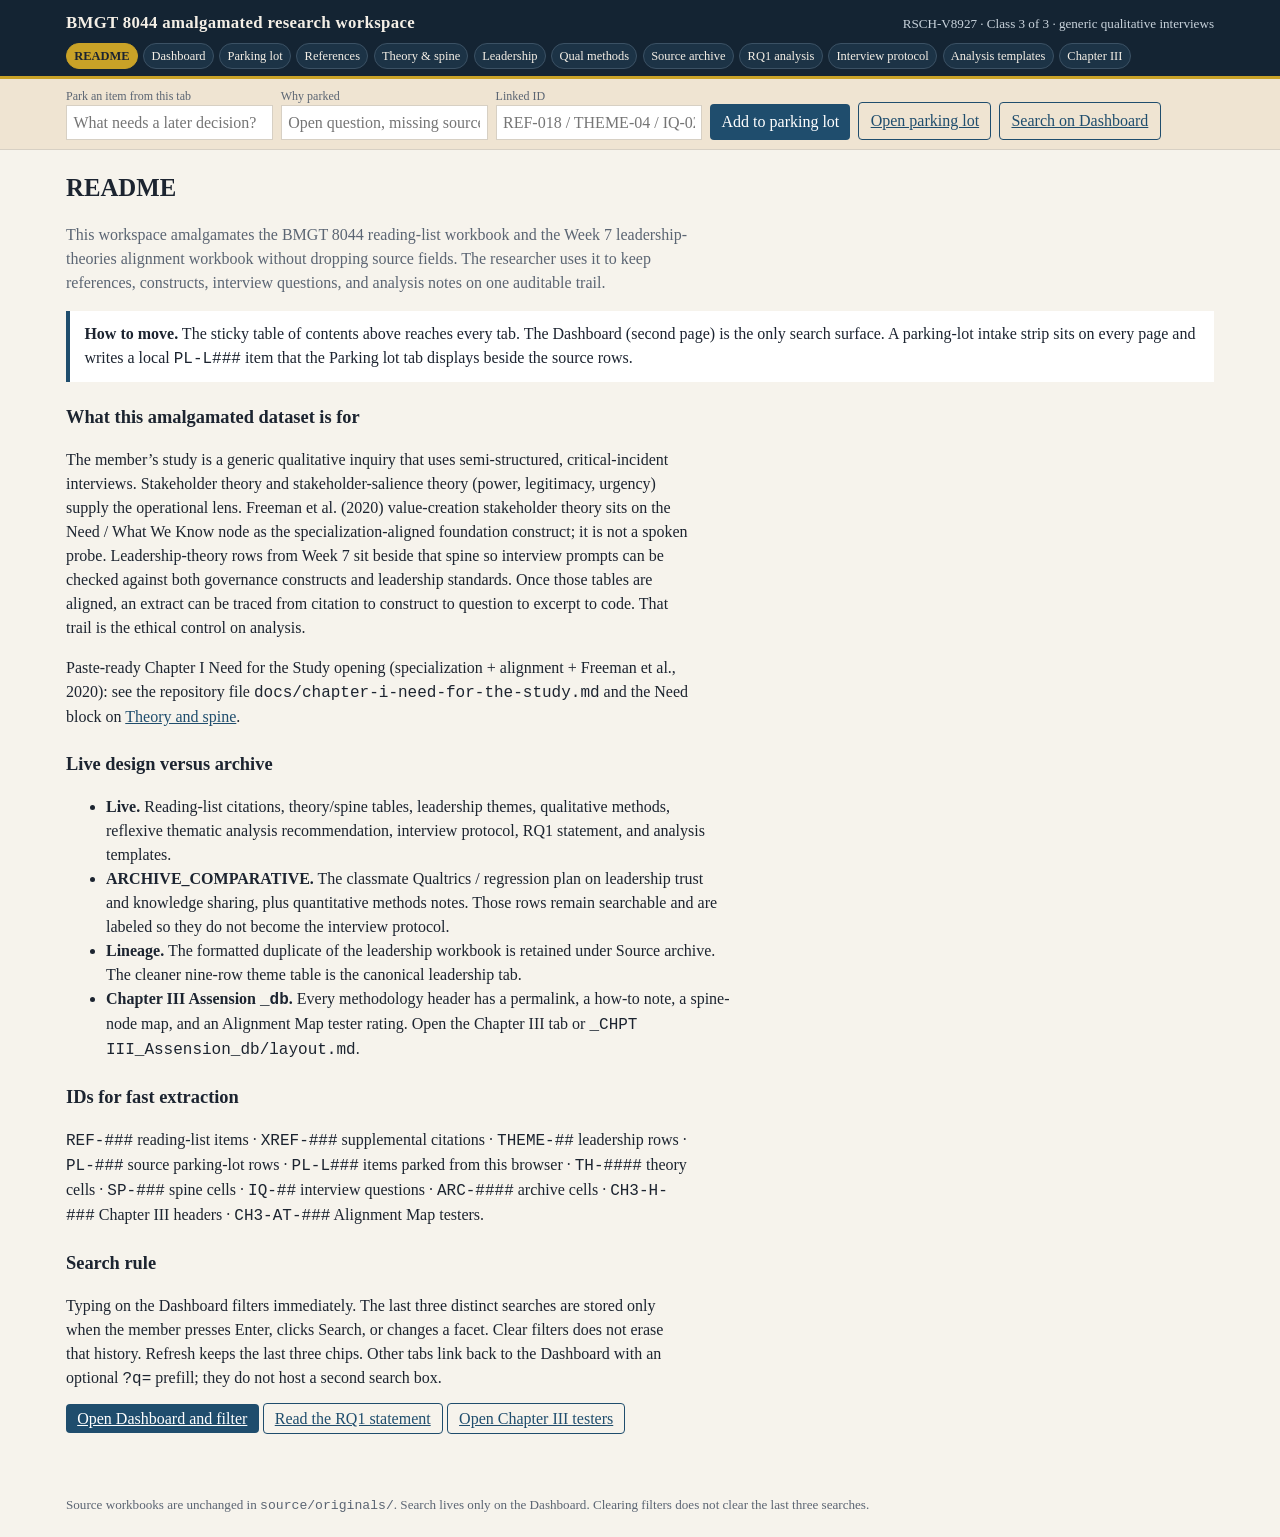
==== commit fe513fc3: "Merge 095fd0981cf6fd0fe31da7edf76e5e4ee4abe032 into a029013f863e7c9683cb2b19d36afe6e6281a5aa" ====
--- a/workspace-app/index.html
+++ b/workspace-app/index.html
@@ -24,16 +24,18 @@
     <li><strong>Live.</strong> Reading-list citations, theory/spine tables, leadership themes, qualitative methods, reflexive thematic analysis recommendation, interview protocol, RQ1 statement, and analysis templates.</li>
     <li><strong>ARCHIVE_COMPARATIVE.</strong> The classmate Qualtrics / regression plan on leadership trust and knowledge sharing, plus quantitative methods notes. Those rows remain searchable and are labeled so they do not become the interview protocol.</li>
     <li><strong>Lineage.</strong> The formatted duplicate of the leadership workbook is retained under Source archive. The cleaner nine-row theme table is the canonical leadership tab.</li>
+    <li><strong>Chapter III Assension <code>_db</code>.</strong> Every methodology header has a permalink, a how-to note, a spine-node map, and an Alignment Map tester rating. Open the Chapter III tab or <code>_CHPT III_Assension_db/layout.md</code>.</li>
   </ul>
 
   <h3>IDs for fast extraction</h3>
-  <p><code>REF-###</code> reading-list items · <code>XREF-###</code> supplemental citations · <code>THEME-##</code> leadership rows · <code>PL-###</code> source parking-lot rows · <code>PL-L###</code> items parked from this browser · <code>TH-####</code> theory cells · <code>SP-###</code> spine cells · <code>IQ-##</code> interview questions · <code>ARC-####</code> archive cells.</p>
+  <p><code>REF-###</code> reading-list items · <code>XREF-###</code> supplemental citations · <code>THEME-##</code> leadership rows · <code>PL-###</code> source parking-lot rows · <code>PL-L###</code> items parked from this browser · <code>TH-####</code> theory cells · <code>SP-###</code> spine cells · <code>IQ-##</code> interview questions · <code>ARC-####</code> archive cells · <code>CH3-H-###</code> Chapter III headers · <code>CH3-AT-###</code> Alignment Map testers.</p>
 
   <h3>Search rule</h3>
   <p>Typing on the Dashboard filters immediately. The last three distinct searches are stored only when the member presses Enter, clicks Search, or changes a facet. Clear filters does not erase that history. Refresh keeps the last three chips. Other tabs link back to the Dashboard with an optional <code>?q=</code> prefill; they do not host a second search box.</p>
 
   <p><a class="btn" href="dashboard.html">Open Dashboard and filter</a>
-     <a class="btn secondary" href="rq1.html">Read the RQ1 statement</a></p>
+     <a class="btn secondary" href="rq1.html">Read the RQ1 statement</a>
+     <a class="btn secondary" href="chapter-iii.html">Open Chapter III testers</a></p>
 </main>
 <script type="module" src="js/nav.js"></script>
 </body>
